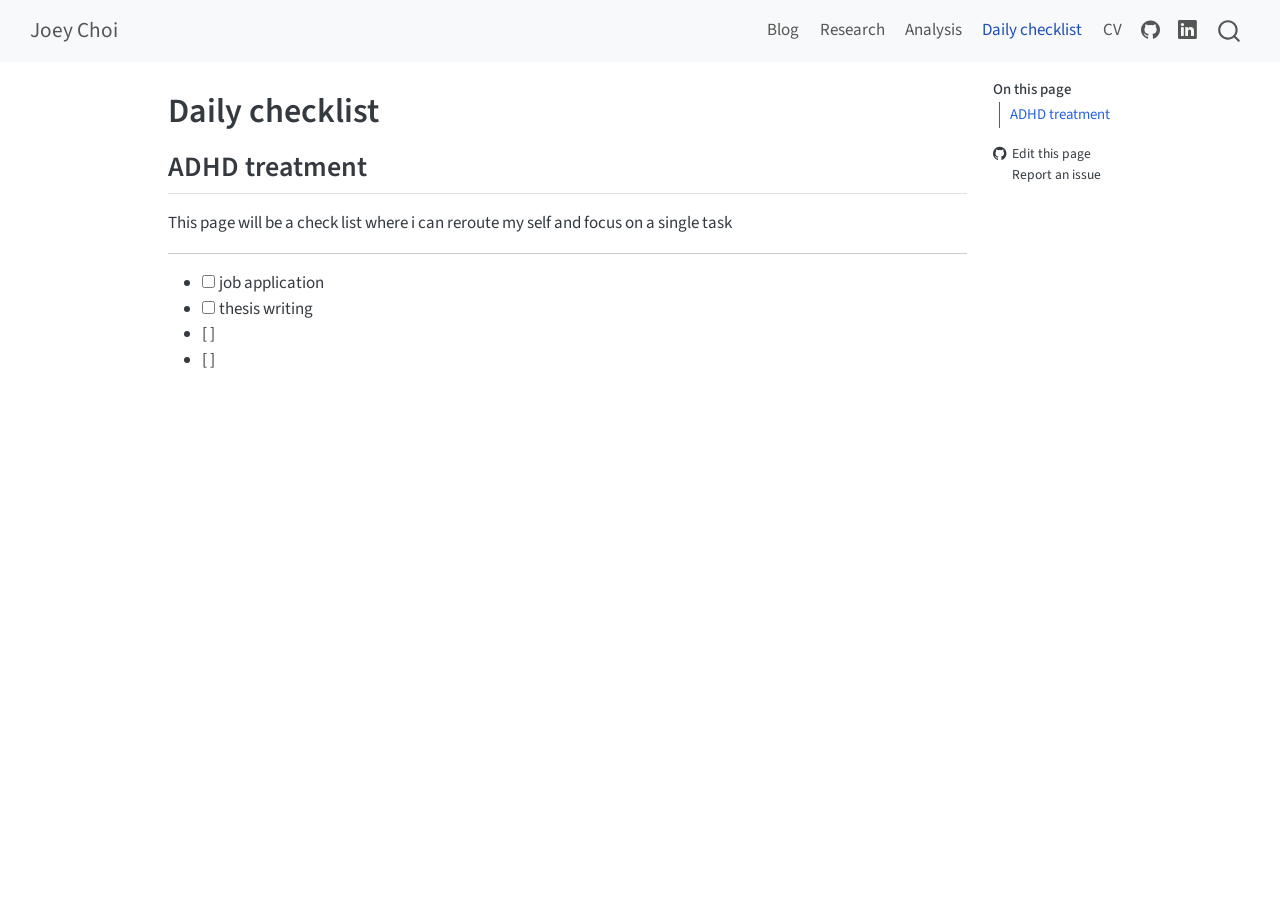
==== dailychecklist.html @ 64780a9a "Built site for gh-pages" ====
<!DOCTYPE html>
<html xmlns="http://www.w3.org/1999/xhtml" lang="en" xml:lang="en"><head>

<meta charset="utf-8">
<meta name="generator" content="quarto-1.9.38">

<meta name="viewport" content="width=device-width, initial-scale=1.0, user-scalable=yes">


<title>Daily checklist – Joey Choi</title>
<style>
/* Default styles provided by pandoc.
** See https://pandoc.org/MANUAL.html#variables-for-html for config info.
*/
code{white-space: pre-wrap;}
span.smallcaps{font-variant: small-caps;}
div.columns{display: flex; gap: min(4vw, 1.5em);}
div.column{flex: auto; overflow-x: auto;}
div.hanging-indent{margin-left: 1.5em; text-indent: -1.5em;}
ul.task-list{list-style: none;}
ul.task-list li input[type="checkbox"] {
  width: 0.8em;
  margin: 0 0.8em 0.2em -1em; /* quarto-specific, see https://github.com/quarto-dev/quarto-cli/issues/4556 */ 
  vertical-align: middle;
}
</style>


<script src="site_libs/quarto-nav/quarto-nav.js"></script>
<script src="site_libs/quarto-nav/headroom.min.js"></script>
<script src="site_libs/clipboard/clipboard.min.js"></script>
<script src="site_libs/quarto-search/autocomplete.umd.js"></script>
<script src="site_libs/quarto-search/fuse.min.js"></script>
<script src="site_libs/quarto-search/quarto-search.js"></script>
<meta name="quarto:offset" content="./">
<script src="site_libs/quarto-html/quarto.js" type="module"></script>
<script src="site_libs/quarto-html/tabsets/tabsets.js" type="module"></script>
<script src="site_libs/quarto-html/popper.min.js"></script>
<script src="site_libs/quarto-html/tippy.umd.min.js"></script>
<script src="site_libs/quarto-html/anchor.min.js"></script>
<link href="site_libs/quarto-html/tippy.css" rel="stylesheet">
<link href="site_libs/quarto-html/quarto-syntax-highlighting-15634bcf2e68342d4ad2dfa704d543f6.css" rel="stylesheet" id="quarto-text-highlighting-styles">
<script src="site_libs/bootstrap/bootstrap.min.js"></script>
<link href="site_libs/bootstrap/bootstrap-icons.css" rel="stylesheet">
<link href="site_libs/bootstrap/bootstrap-759232fa0b86b84cb2931155628a3b47.min.css" rel="stylesheet" append-hash="true" id="quarto-bootstrap" data-mode="light">
<script id="quarto-search-options" type="application/json">{
  "location": "navbar",
  "copy-button": false,
  "collapse-after": 3,
  "panel-placement": "end",
  "type": "overlay",
  "limit": 50,
  "keyboard-shortcut": [
    "f",
    "/",
    "s"
  ],
  "show-item-context": false,
  "language": {
    "search-no-results-text": "No results",
    "search-matching-documents-text": "matching documents",
    "search-copy-link-title": "Copy link to search",
    "search-hide-matches-text": "Hide additional matches",
    "search-more-match-text": "more match in this document",
    "search-more-matches-text": "more matches in this document",
    "search-clear-button-title": "Clear",
    "search-text-placeholder": "",
    "search-detached-cancel-button-title": "Cancel",
    "search-submit-button-title": "Submit",
    "search-label": "Search"
  }
}</script>


<link rel="stylesheet" href="styles.css">
</head>

<body class="nav-fixed quarto-light">

<div id="quarto-search-results"></div>
  <header id="quarto-header" class="headroom fixed-top">
    <nav class="navbar navbar-expand-lg " data-bs-theme="dark">
      <div class="navbar-container container-fluid">
      <div class="navbar-brand-container mx-auto">
    <a class="navbar-brand" href="./index.html">
    <span class="navbar-title">Joey Choi</span>
    </a>
  </div>
            <div id="quarto-search" class="" title="Search"></div>
          <button class="navbar-toggler" type="button" data-bs-toggle="collapse" data-bs-target="#navbarCollapse" aria-controls="navbarCollapse" role="menu" aria-expanded="false" aria-label="Toggle navigation" onclick="if (window.quartoToggleHeadroom) { window.quartoToggleHeadroom(); }">
  <span class="navbar-toggler-icon"></span>
</button>
          <div class="collapse navbar-collapse" id="navbarCollapse">
            <ul class="navbar-nav navbar-nav-scroll ms-auto">
  <li class="nav-item">
    <a class="nav-link" href="./Blog.html"> 
<span class="menu-text">Blog</span></a>
  </li>  
  <li class="nav-item">
    <a class="nav-link" href="./research.html"> 
<span class="menu-text">Research</span></a>
  </li>  
  <li class="nav-item">
    <a class="nav-link" href="./analysis.html"> 
<span class="menu-text">Analysis</span></a>
  </li>  
  <li class="nav-item">
    <a class="nav-link active" href="./dailychecklist.html" aria-current="page"> 
<span class="menu-text">Daily checklist</span></a>
  </li>  
  <li class="nav-item">
    <a class="nav-link" href="./files/wonhyung-choi-cv.pdf"> 
<span class="menu-text">CV</span></a>
  </li>  
  <li class="nav-item compact">
    <a class="nav-link" href="https://github.com/JoeyChoi1021"> <i class="bi bi-github" role="img">
</i> 
<span class="menu-text"></span></a>
  </li>  
  <li class="nav-item compact">
    <a class="nav-link" href="https://www.linkedin.com/in/wonhyung-joeychoi/"> <i class="bi bi-linkedin" role="img">
</i> 
<span class="menu-text"></span></a>
  </li>  
</ul>
          </div> <!-- /navcollapse -->
            <div class="quarto-navbar-tools">
</div>
      </div> <!-- /container-fluid -->
    </nav>
</header>
<!-- content -->
<div id="quarto-content" class="quarto-container page-columns page-rows-contents page-layout-article page-navbar">
<!-- sidebar -->
<!-- margin-sidebar -->
    <div id="quarto-margin-sidebar" class="sidebar margin-sidebar">
        <nav id="TOC" role="doc-toc" class="toc-active">
    <h2 id="toc-title">On this page</h2>
   
  <ul>
  <li><a href="#adhd-treatment" id="toc-adhd-treatment" class="nav-link active" data-scroll-target="#adhd-treatment">ADHD treatment</a></li>
  </ul>
<div class="toc-actions"><ul><li><a href="https://github.com/JoeyChoi1021/joey-blog/edit/main/dailychecklist.qmd" class="toc-action"><i class="bi bi-github"></i>Edit this page</a></li><li><a href="https://github.com/JoeyChoi1021/joey-blog/issues/new" class="toc-action"><i class="bi empty"></i>Report an issue</a></li></ul></div></nav>
    </div>
<!-- main -->
<main class="content" id="quarto-document-content">

<header id="title-block-header" class="quarto-title-block default">
<div class="quarto-title">
<h1 class="title">Daily checklist</h1>
</div>



<div class="quarto-title-meta">

    
  
    
  </div>
  


</header>


<section id="adhd-treatment" class="level2">
<h2 class="anchored" data-anchor-id="adhd-treatment">ADHD treatment</h2>
<p>This page will be a check list where i can reroute my self and focus on a single task</p>
<hr>
<ul>
<li><label><input type="checkbox">job application</label></li>
<li><label><input type="checkbox">thesis writing</label></li>
<li>[ ]</li>
<li>[ ]</li>
</ul>


</section>

</main> <!-- /main -->
<script id="quarto-html-after-body" type="application/javascript">
  window.document.addEventListener("DOMContentLoaded", function (event) {
    const icon = "";
    const anchorJS = new window.AnchorJS();
    anchorJS.options = {
      placement: 'right',
      icon: icon
    };
    anchorJS.add('.anchored');
    const isCodeAnnotation = (el) => {
      for (const clz of el.classList) {
        if (clz.startsWith('code-annotation-')) {                     
          return true;
        }
      }
      return false;
    }
    const onCopySuccess = function(e) {
      // button target
      const button = e.trigger;
      // don't keep focus
      button.blur();
      // flash "checked"
      button.classList.add('code-copy-button-checked');
      var currentTitle = button.getAttribute("title");
      button.setAttribute("title", "Copied!");
      let tooltip;
      if (window.bootstrap) {
        button.setAttribute("data-bs-toggle", "tooltip");
        button.setAttribute("data-bs-placement", "left");
        button.setAttribute("data-bs-title", "Copied!");
        tooltip = new bootstrap.Tooltip(button, 
          { trigger: "manual", 
            customClass: "code-copy-button-tooltip",
            offset: [0, -8]});
        tooltip.show();    
      }
      setTimeout(function() {
        if (tooltip) {
          tooltip.hide();
          button.removeAttribute("data-bs-title");
          button.removeAttribute("data-bs-toggle");
          button.removeAttribute("data-bs-placement");
        }
        button.setAttribute("title", currentTitle);
        button.classList.remove('code-copy-button-checked');
      }, 1000);
      // clear code selection
      e.clearSelection();
    }
    const getTextToCopy = function(trigger) {
      const outerScaffold = trigger.parentElement.cloneNode(true);
      const codeEl = outerScaffold.querySelector('code');
      for (const childEl of codeEl.children) {
        if (isCodeAnnotation(childEl)) {
          childEl.remove();
        }
      }
      return codeEl.innerText;
    }
    const clipboard = new window.ClipboardJS('.code-copy-button:not([data-in-quarto-modal])', {
      text: getTextToCopy
    });
    clipboard.on('success', onCopySuccess);
    if (window.document.getElementById('quarto-embedded-source-code-modal')) {
      const clipboardModal = new window.ClipboardJS('.code-copy-button[data-in-quarto-modal]', {
        text: getTextToCopy,
        container: window.document.getElementById('quarto-embedded-source-code-modal')
      });
      clipboardModal.on('success', onCopySuccess);
    }
      var localhostRegex = new RegExp(/^(?:http|https):\/\/localhost\:?[0-9]*\//);
      var mailtoRegex = new RegExp(/^mailto:/);
        var filterRegex = new RegExp("https:\/\/joeychoi1021\.github\.io\/joey-blog\/");
      var isInternal = (href) => {
          return filterRegex.test(href) || localhostRegex.test(href) || mailtoRegex.test(href);
      }
      // Inspect non-navigation links and adorn them if external
     var links = window.document.querySelectorAll('a[href]:not(.nav-link):not(.navbar-brand):not(.toc-action):not(.sidebar-link):not(.sidebar-item-toggle):not(.pagination-link):not(.no-external):not([aria-hidden]):not(.dropdown-item):not(.quarto-navigation-tool):not(.about-link)');
      for (var i=0; i<links.length; i++) {
        const link = links[i];
        if (!isInternal(link.href)) {
          // undo the damage that might have been done by quarto-nav.js in the case of
          // links that we want to consider external
          if (link.dataset.originalHref !== undefined) {
            link.href = link.dataset.originalHref;
          }
        }
      }
    function tippyHover(el, contentFn, onTriggerFn, onUntriggerFn) {
      const config = {
        allowHTML: true,
        maxWidth: 500,
        delay: 100,
        arrow: false,
        appendTo: function(el) {
            return el.parentElement;
        },
        interactive: true,
        interactiveBorder: 10,
        theme: 'quarto',
        placement: 'bottom-start',
      };
      if (contentFn) {
        config.content = contentFn;
      }
      if (onTriggerFn) {
        config.onTrigger = onTriggerFn;
      }
      if (onUntriggerFn) {
        config.onUntrigger = onUntriggerFn;
      }
      window.tippy(el, config); 
    }
    const noterefs = window.document.querySelectorAll('a[role="doc-noteref"]');
    for (var i=0; i<noterefs.length; i++) {
      const ref = noterefs[i];
      tippyHover(ref, function() {
        // use id or data attribute instead here
        let href = ref.getAttribute('data-footnote-href') || ref.getAttribute('href');
        try { href = new URL(href).hash; } catch {}
        const id = href.replace(/^#\/?/, "");
        const note = window.document.getElementById(id);
        if (note) {
          return note.innerHTML;
        } else {
          return "";
        }
      });
    }
    const xrefs = window.document.querySelectorAll('a.quarto-xref');
    const processXRef = (id, note) => {
      // Strip column container classes
      const stripColumnClz = (el) => {
        el.classList.remove("page-full", "page-columns");
        if (el.children) {
          for (const child of el.children) {
            stripColumnClz(child);
          }
        }
      }
      stripColumnClz(note)
      if (id === null || id.startsWith('sec-')) {
        // Special case sections, only their first couple elements
        const container = document.createElement("div");
        if (note.children && note.children.length > 2) {
          container.appendChild(note.children[0].cloneNode(true));
          for (let i = 1; i < note.children.length; i++) {
            const child = note.children[i];
            if (child.tagName === "P" && child.innerText === "") {
              continue;
            } else {
              container.appendChild(child.cloneNode(true));
              break;
            }
          }
          if (window.Quarto?.typesetMath) {
            window.Quarto.typesetMath(container);
          }
          return container.innerHTML
        } else {
          if (window.Quarto?.typesetMath) {
            window.Quarto.typesetMath(note);
          }
          return note.innerHTML;
        }
      } else {
        // Remove any anchor links if they are present
        const anchorLink = note.querySelector('a.anchorjs-link');
        if (anchorLink) {
          anchorLink.remove();
        }
        if (window.Quarto?.typesetMath) {
          window.Quarto.typesetMath(note);
        }
        if (note.classList.contains("callout")) {
          return note.outerHTML;
        } else {
          return note.innerHTML;
        }
      }
    }
    for (var i=0; i<xrefs.length; i++) {
      const xref = xrefs[i];
      tippyHover(xref, undefined, function(instance) {
        instance.disable();
        let url = xref.getAttribute('href');
        let hash = undefined; 
        if (url.startsWith('#')) {
          hash = url;
        } else {
          try { hash = new URL(url).hash; } catch {}
        }
        if (hash) {
          const id = hash.replace(/^#\/?/, "");
          const note = window.document.getElementById(id);
          if (note !== null) {
            try {
              const html = processXRef(id, note.cloneNode(true));
              instance.setContent(html);
            } finally {
              instance.enable();
              instance.show();
            }
          } else {
            // See if we can fetch this
            fetch(url.split('#')[0])
            .then(res => res.text())
            .then(html => {
              const parser = new DOMParser();
              const htmlDoc = parser.parseFromString(html, "text/html");
              const note = htmlDoc.getElementById(id);
              if (note !== null) {
                const html = processXRef(id, note);
                instance.setContent(html);
              } 
            }).finally(() => {
              instance.enable();
              instance.show();
            });
          }
        } else {
          // See if we can fetch a full url (with no hash to target)
          // This is a special case and we should probably do some content thinning / targeting
          fetch(url)
          .then(res => res.text())
          .then(html => {
            const parser = new DOMParser();
            const htmlDoc = parser.parseFromString(html, "text/html");
            const note = htmlDoc.querySelector('main.content');
            if (note !== null) {
              // This should only happen for chapter cross references
              // (since there is no id in the URL)
              // remove the first header
              if (note.children.length > 0 && note.children[0].tagName === "HEADER") {
                note.children[0].remove();
              }
              const html = processXRef(null, note);
              instance.setContent(html);
            } 
          }).finally(() => {
            instance.enable();
            instance.show();
          });
        }
      }, function(instance) {
      });
    }
        let selectedAnnoteEl;
        const selectorForAnnotation = ( cell, annotation) => {
          let cellAttr = 'data-code-cell="' + cell + '"';
          let lineAttr = 'data-code-annotation="' +  annotation + '"';
          const selector = 'span[' + cellAttr + '][' + lineAttr + ']';
          return selector;
        }
        const selectCodeLines = (annoteEl) => {
          const doc = window.document;
          const targetCell = annoteEl.getAttribute("data-target-cell");
          const targetAnnotation = annoteEl.getAttribute("data-target-annotation");
          const annoteSpan = window.document.querySelector(selectorForAnnotation(targetCell, targetAnnotation));
          const lines = annoteSpan.getAttribute("data-code-lines").split(",");
          const lineIds = lines.map((line) => {
            return targetCell + "-" + line;
          })
          let top = null;
          let height = null;
          let parent = null;
          if (lineIds.length > 0) {
              //compute the position of the single el (top and bottom and make a div)
              const el = window.document.getElementById(lineIds[0]);
              top = el.offsetTop;
              height = el.offsetHeight;
              parent = el.parentElement.parentElement;
            if (lineIds.length > 1) {
              const lastEl = window.document.getElementById(lineIds[lineIds.length - 1]);
              const bottom = lastEl.offsetTop + lastEl.offsetHeight;
              height = bottom - top;
            }
            if (top !== null && height !== null && parent !== null) {
              // cook up a div (if necessary) and position it 
              let div = window.document.getElementById("code-annotation-line-highlight");
              if (div === null) {
                div = window.document.createElement("div");
                div.setAttribute("id", "code-annotation-line-highlight");
                div.style.position = 'absolute';
                parent.appendChild(div);
              }
              div.style.top = top - 2 + "px";
              div.style.height = height + 4 + "px";
              div.style.left = 0;
              let gutterDiv = window.document.getElementById("code-annotation-line-highlight-gutter");
              if (gutterDiv === null) {
                gutterDiv = window.document.createElement("div");
                gutterDiv.setAttribute("id", "code-annotation-line-highlight-gutter");
                gutterDiv.style.position = 'absolute';
                const codeCell = window.document.getElementById(targetCell);
                const gutter = codeCell.querySelector('.code-annotation-gutter');
                gutter.appendChild(gutterDiv);
              }
              gutterDiv.style.top = top - 2 + "px";
              gutterDiv.style.height = height + 4 + "px";
            }
            selectedAnnoteEl = annoteEl;
          }
        };
        const unselectCodeLines = () => {
          const elementsIds = ["code-annotation-line-highlight", "code-annotation-line-highlight-gutter"];
          elementsIds.forEach((elId) => {
            const div = window.document.getElementById(elId);
            if (div) {
              div.remove();
            }
          });
          selectedAnnoteEl = undefined;
        };
          // Handle positioning of the toggle
      window.addEventListener(
        "resize",
        throttle(() => {
          elRect = undefined;
          if (selectedAnnoteEl) {
            selectCodeLines(selectedAnnoteEl);
          }
        }, 10)
      );
      function throttle(fn, ms) {
      let throttle = false;
      let timer;
        return (...args) => {
          if(!throttle) { // first call gets through
              fn.apply(this, args);
              throttle = true;
          } else { // all the others get throttled
              if(timer) clearTimeout(timer); // cancel #2
              timer = setTimeout(() => {
                fn.apply(this, args);
                timer = throttle = false;
              }, ms);
          }
        };
      }
        // Attach click handler to the DT
        const annoteDls = window.document.querySelectorAll('dt[data-target-cell]');
        for (const annoteDlNode of annoteDls) {
          annoteDlNode.addEventListener('click', (event) => {
            const clickedEl = event.target;
            if (clickedEl !== selectedAnnoteEl) {
              unselectCodeLines();
              const activeEl = window.document.querySelector('dt[data-target-cell].code-annotation-active');
              if (activeEl) {
                activeEl.classList.remove('code-annotation-active');
              }
              selectCodeLines(clickedEl);
              clickedEl.classList.add('code-annotation-active');
            } else {
              // Unselect the line
              unselectCodeLines();
              clickedEl.classList.remove('code-annotation-active');
            }
          });
        }
    const findCites = (el) => {
      const parentEl = el.parentElement;
      if (parentEl) {
        const cites = parentEl.dataset.cites;
        if (cites) {
          return {
            el,
            cites: cites.split(' ')
          };
        } else {
          return findCites(el.parentElement)
        }
      } else {
        return undefined;
      }
    };
    var bibliorefs = window.document.querySelectorAll('a[role="doc-biblioref"]');
    for (var i=0; i<bibliorefs.length; i++) {
      const ref = bibliorefs[i];
      const citeInfo = findCites(ref);
      if (citeInfo) {
        tippyHover(citeInfo.el, function() {
          var popup = window.document.createElement('div');
          citeInfo.cites.forEach(function(cite) {
            var citeDiv = window.document.createElement('div');
            citeDiv.classList.add('hanging-indent');
            citeDiv.classList.add('csl-entry');
            var biblioDiv = window.document.getElementById('ref-' + cite);
            if (biblioDiv) {
              citeDiv.innerHTML = biblioDiv.innerHTML;
            }
            popup.appendChild(citeDiv);
          });
          return popup.innerHTML;
        });
      }
    }
  });
  </script>
</div> <!-- /content -->




<footer class="footer"><div class="nav-footer"><div class="nav-footer-center"><div class="toc-actions d-sm-block d-md-none"><ul><li><a href="https://github.com/JoeyChoi1021/joey-blog/edit/main/dailychecklist.qmd" class="toc-action"><i class="bi bi-github"></i>Edit this page</a></li><li><a href="https://github.com/JoeyChoi1021/joey-blog/issues/new" class="toc-action"><i class="bi empty"></i>Report an issue</a></li></ul></div></div></div></footer></body></html>
---- site_libs/quarto-html/tippy.css ----
.tippy-box[data-animation=fade][data-state=hidden]{opacity:0}[data-tippy-root]{max-width:calc(100vw - 10px)}.tippy-box{position:relative;background-color:#333;color:#fff;border-radius:4px;font-size:14px;line-height:1.4;white-space:normal;outline:0;transition-property:transform,visibility,opacity}.tippy-box[data-placement^=top]>.tippy-arrow{bottom:0}.tippy-box[data-placement^=top]>.tippy-arrow:before{bottom:-7px;left:0;border-width:8px 8px 0;border-top-color:initial;transform-origin:center top}.tippy-box[data-placement^=bottom]>.tippy-arrow{top:0}.tippy-box[data-placement^=bottom]>.tippy-arrow:before{top:-7px;left:0;border-width:0 8px 8px;border-bottom-color:initial;transform-origin:center bottom}.tippy-box[data-placement^=left]>.tippy-arrow{right:0}.tippy-box[data-placement^=left]>.tippy-arrow:before{border-width:8px 0 8px 8px;border-left-color:initial;right:-7px;transform-origin:center left}.tippy-box[data-placement^=right]>.tippy-arrow{left:0}.tippy-box[data-placement^=right]>.tippy-arrow:before{left:-7px;border-width:8px 8px 8px 0;border-right-color:initial;transform-origin:center right}.tippy-box[data-inertia][data-state=visible]{transition-timing-function:cubic-bezier(.54,1.5,.38,1.11)}.tippy-arrow{width:16px;height:16px;color:#333}.tippy-arrow:before{content:"";position:absolute;border-color:transparent;border-style:solid}.tippy-content{position:relative;padding:5px 9px;z-index:1}
---- site_libs/quarto-html/quarto-syntax-highlighting-15634bcf2e68342d4ad2dfa704d543f6.css ----
/* quarto syntax highlight colors */
:root {
  --quarto-hl-ot-color: #003B4F;
  --quarto-hl-at-color: #657422;
  --quarto-hl-ss-color: #20794D;
  --quarto-hl-an-color: #5E5E5E;
  --quarto-hl-fu-color: #4758AB;
  --quarto-hl-st-color: #20794D;
  --quarto-hl-cf-color: #003B4F;
  --quarto-hl-op-color: #5E5E5E;
  --quarto-hl-er-color: #AD0000;
  --quarto-hl-bn-color: #AD0000;
  --quarto-hl-al-color: #AD0000;
  --quarto-hl-va-color: #111111;
  --quarto-hl-bu-color: inherit;
  --quarto-hl-ex-color: inherit;
  --quarto-hl-pp-color: #AD0000;
  --quarto-hl-in-color: #5E5E5E;
  --quarto-hl-vs-color: #20794D;
  --quarto-hl-wa-color: #5E5E5E;
  --quarto-hl-do-color: #5E5E5E;
  --quarto-hl-im-color: #00769E;
  --quarto-hl-ch-color: #20794D;
  --quarto-hl-dt-color: #AD0000;
  --quarto-hl-fl-color: #AD0000;
  --quarto-hl-co-color: #5E5E5E;
  --quarto-hl-cv-color: #5E5E5E;
  --quarto-hl-cn-color: #8f5902;
  --quarto-hl-sc-color: #5E5E5E;
  --quarto-hl-dv-color: #AD0000;
  --quarto-hl-kw-color: #003B4F;
}

/* other quarto variables */
:root {
  --quarto-font-monospace: SFMono-Regular, Menlo, Monaco, Consolas, "Liberation Mono", "Courier New", monospace;
}

/* syntax highlight based on Pandoc's rules */
pre > code.sourceCode > span {
  color: #003B4F;
}

code.sourceCode > span {
  color: #003B4F;
}

div.sourceCode,
div.sourceCode pre.sourceCode {
  color: #003B4F;
}

/* Normal */
code span {
  color: #003B4F;
}

/* Alert */
code span.al {
  color: #AD0000;
  font-style: inherit;
}

/* Annotation */
code span.an {
  color: #5E5E5E;
  font-style: inherit;
}

/* Attribute */
code span.at {
  color: #657422;
  font-style: inherit;
}

/* BaseN */
code span.bn {
  color: #AD0000;
  font-style: inherit;
}

/* BuiltIn */
code span.bu {
  font-style: inherit;
}

/* ControlFlow */
code span.cf {
  color: #003B4F;
  font-weight: bold;
  font-style: inherit;
}

/* Char */
code span.ch {
  color: #20794D;
  font-style: inherit;
}

/* Constant */
code span.cn {
  color: #8f5902;
  font-style: inherit;
}

/* Comment */
code span.co {
  color: #5E5E5E;
  font-style: inherit;
}

/* CommentVar */
code span.cv {
  color: #5E5E5E;
  font-style: italic;
}

/* Documentation */
code span.do {
  color: #5E5E5E;
  font-style: italic;
}

/* DataType */
code span.dt {
  color: #AD0000;
  font-style: inherit;
}

/* DecVal */
code span.dv {
  color: #AD0000;
  font-style: inherit;
}

/* Error */
code span.er {
  color: #AD0000;
  font-style: inherit;
}

/* Extension */
code span.ex {
  font-style: inherit;
}

/* Float */
code span.fl {
  color: #AD0000;
  font-style: inherit;
}

/* Function */
code span.fu {
  color: #4758AB;
  font-style: inherit;
}

/* Import */
code span.im {
  color: #00769E;
  font-style: inherit;
}

/* Information */
code span.in {
  color: #5E5E5E;
  font-style: inherit;
}

/* Keyword */
code span.kw {
  color: #003B4F;
  font-weight: bold;
  font-style: inherit;
}

/* Operator */
code span.op {
  color: #5E5E5E;
  font-style: inherit;
}

/* Other */
code span.ot {
  color: #003B4F;
  font-style: inherit;
}

/* Preprocessor */
code span.pp {
  color: #AD0000;
  font-style: inherit;
}

/* SpecialChar */
code span.sc {
  color: #5E5E5E;
  font-style: inherit;
}

/* SpecialString */
code span.ss {
  color: #20794D;
  font-style: inherit;
}

/* String */
code span.st {
  color: #20794D;
  font-style: inherit;
}

/* Variable */
code span.va {
  color: #111111;
  font-style: inherit;
}

/* VerbatimString */
code span.vs {
  color: #20794D;
  font-style: inherit;
}

/* Warning */
code span.wa {
  color: #5E5E5E;
  font-style: italic;
}

.prevent-inlining {
  content: "</";
}

/*# sourceMappingURL=f23921c56f73e400b49028c9186a1aa0.css.map */
---- styles.css ----
/* css styles */

/* Break long unspaced strings (genomic coordinates, DNA sequences, URLs)
   only when they would otherwise push the page sideways on a phone. */
main.content {
  overflow-wrap: break-word;
}
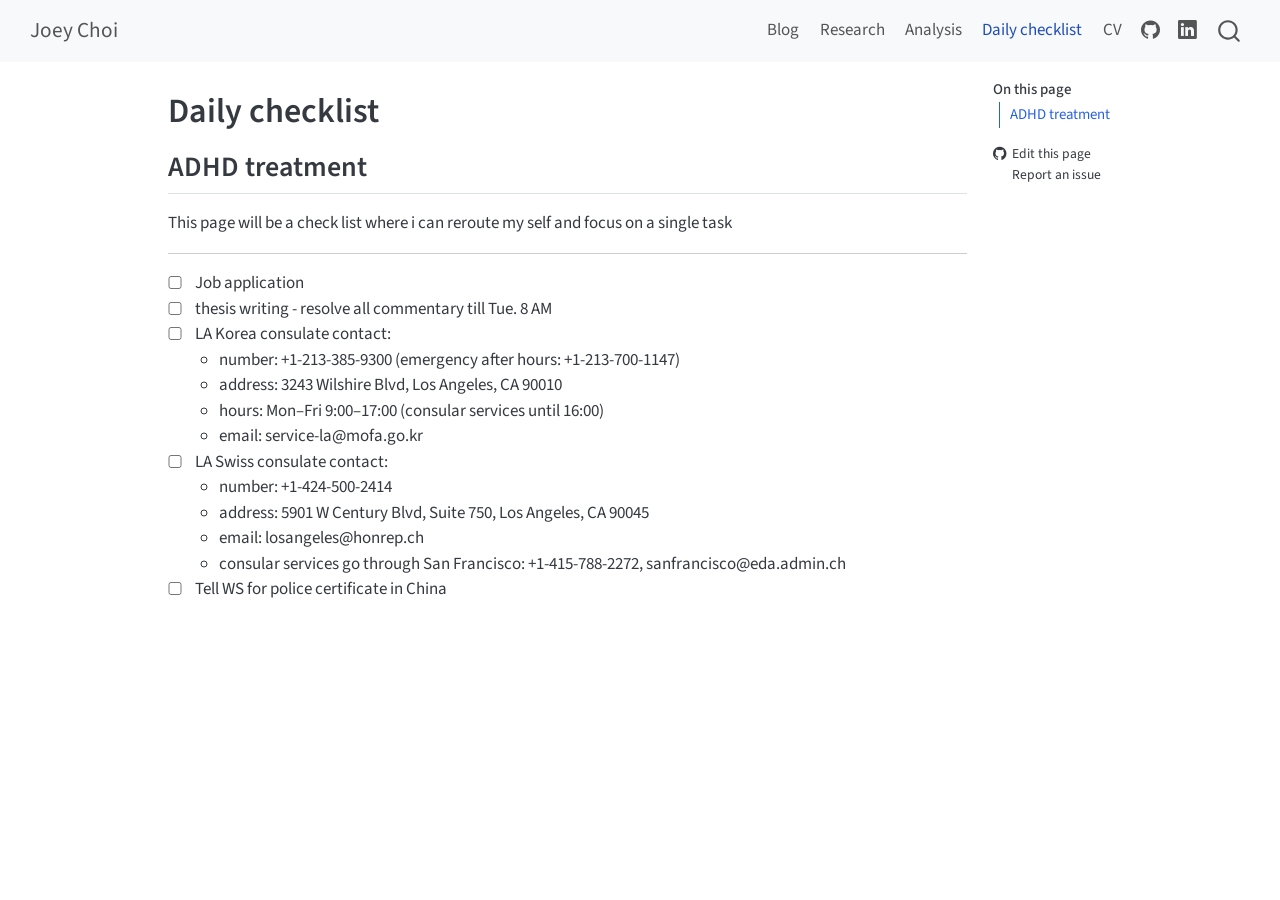
==== commit 025dc17d: "Built site for gh-pages" ====
--- a/dailychecklist.html
+++ b/dailychecklist.html
@@ -168,11 +168,24 @@
 <h2 class="anchored" data-anchor-id="adhd-treatment">ADHD treatment</h2>
 <p>This page will be a check list where i can reroute my self and focus on a single task</p>
 <hr>
+<ul class="task-list">
+<li><label><input type="checkbox">Job application</label></li>
+<li><label><input type="checkbox">thesis writing - resolve all commentary till Tue. 8 AM</label></li>
+<li><label><input type="checkbox">LA Korea consulate contact:</label>
 <ul>
-<li><label><input type="checkbox">job application</label></li>
-<li><label><input type="checkbox">thesis writing</label></li>
-<li>[ ]</li>
-<li>[ ]</li>
+<li>number: +1-213-385-9300 (emergency after hours: +1-213-700-1147)</li>
+<li>address: 3243 Wilshire Blvd, Los Angeles, CA 90010</li>
+<li>hours: Mon–Fri 9:00–17:00 (consular services until 16:00)</li>
+<li>email: service-la@mofa.go.kr</li>
+</ul></li>
+<li><label><input type="checkbox">LA Swiss consulate contact:</label>
+<ul>
+<li>number: +1-424-500-2414</li>
+<li>address: 5901 W Century Blvd, Suite 750, Los Angeles, CA 90045</li>
+<li>email: losangeles@honrep.ch</li>
+<li>consular services go through San Francisco: +1-415-788-2272, sanfrancisco@eda.admin.ch</li>
+</ul></li>
+<li><label><input type="checkbox">Tell WS for police certificate in China</label></li>
 </ul>
 
 
